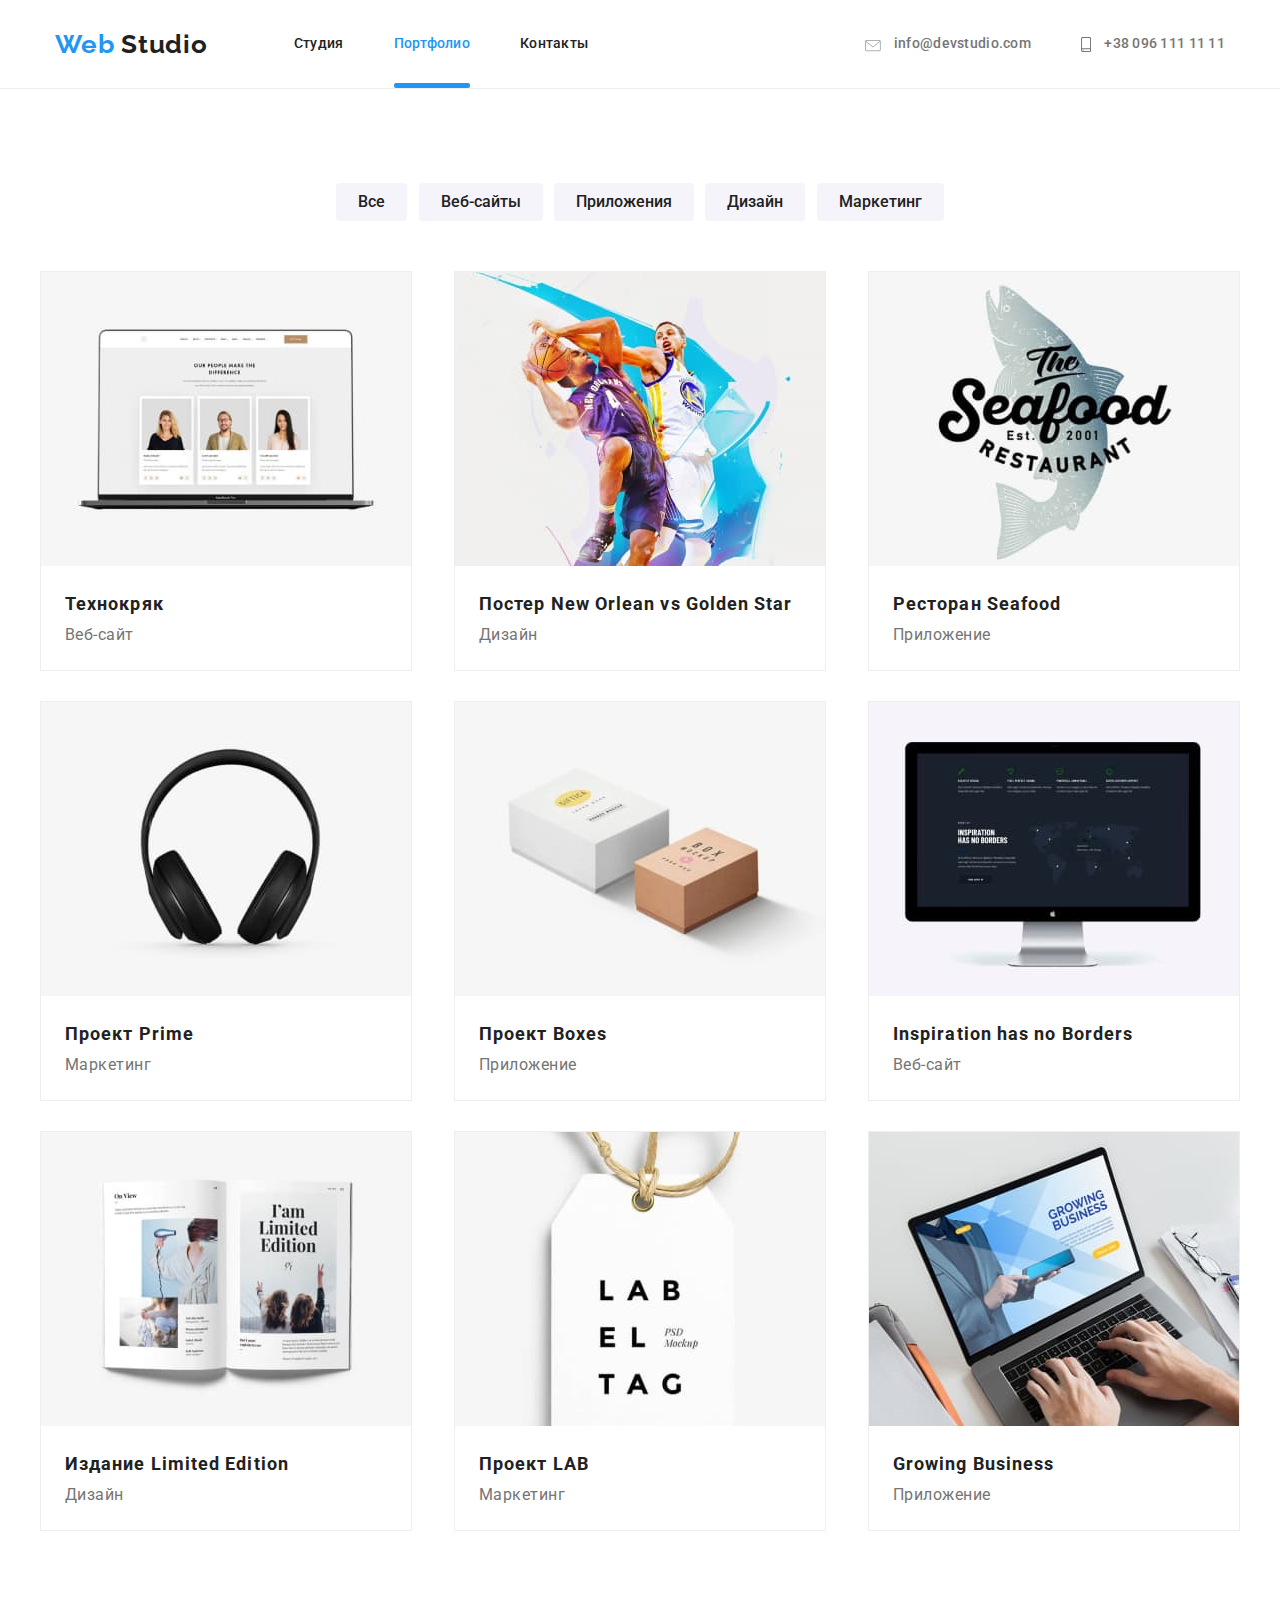
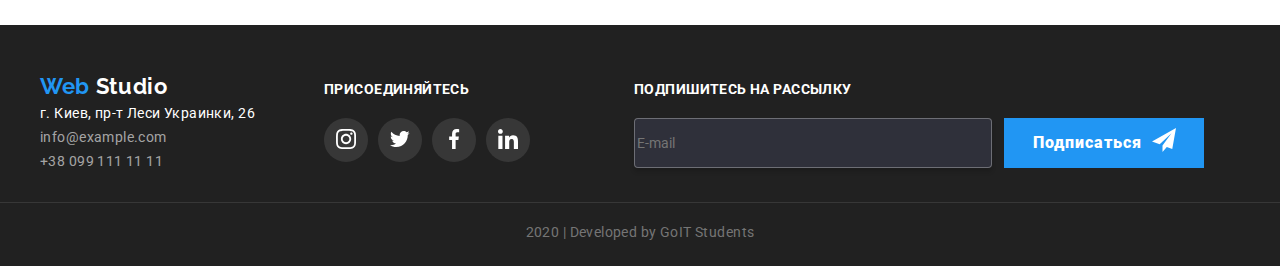
==== portfolio.html @ 05d75433 "1" ====
<!DOCTYPE html>
<html lang="ru">
  <head>
    <meta charset="UTF-8" />
    <meta name="viewport" content="width=device-width, initial-scale=1.0" />
    <title>Document</title>
    <link
      rel="stylesheet"
      href="https://fonts.googleapis.com/css2?family=Raleway:wght@400;700&family=Roboto:wght@400;700&display=swap"
    />
    <link
      rel="stylesheet"
      href="https://cdnjs.cloudflare.com/ajax/libs/modern-normalize/0.6.0/modern-normalize.min.css"
    />
    <link rel="stylesheet" href="./css/styles.css" />
  </head>

  <body>
    <header>
      <div class="head">
        <nav class="nav">
          <a href="" class="logo-link">
            <span class="web"> Web </span> Studio</a
          >
          <ul class="nav-links list">
            <li class="item">
              <a href="./index.html" class="links">Студия</a>
            </li>
            <li class="item">
              <a href="./portfolio.html" class="links current polosa">Портфолио</a>
            </li>
            <li class="item"><a href="" class="links">Контакты</a></li>
          </ul>
        </nav>
        <ul class="nav-links list">
          <li class="item how">
            <a href="info@devstudio.com" class="links emeil"
              >
              <svg class="decore">
                <use href="./img/sprite.svg#icon-email"></use>
              </svg>
              info@devstudio.com</a
            >
          </li>
          <li class="itemsi how">
            <a href="+380961111111" class="links phon">
              <svg class="decor">
                <use href="./img/sprite.svg#icon-smartphone"></use>
              </svg> +38 096 111 11 11</a>
          </li>
        </ul>
      </div>
    </header>
<main>
<section class="psp">
    <div class="knopka">
      <button class="knopk bi" type="button">Все</button>
      <button class="knopk bi" type="button">Веб-сайты</button>
      <button class="knopk bi" type="button">Приложения</button>
      <button class="knopk bi" type="button">Дизайн</button>
      <button class="knopk bi" type="button">Маркетинг</button>
    </div>

    
     <div class="containe">
        <div class="">
        <ul class="line-blo">
          <li class="doit-now linse">
            <div class="cor">
               
               <img src="./img/1.jpg" alt="Технокряк" />
             <p class="posi">Технокряк это современная площадка распространения коронавируса. Компании используют эту платформу для цифрового шпионажа и атак на защищённые сервера конкурентов</p>
            </div>
            
            <h2 class="port">Технокряк</h1>
            <p class="name">Веб-сайт</p>
            
          </li>
          <li class="doit-now linse">
            <div class="cor">
            <img src="./img/2.jpg" alt="Постер New Orlean vs Golden Stars" />
            <p class="posi">Технокряк это современная площадка распространения коронавируса. Компании используют эту платформу для цифрового шпионажа и атак на защищённые сервера конкурентов</p>
            </div>
            <h2 class="port">Постер New Orlean vs Golden Star</h1>
            <p class="name">Дизайн</p>
            
          </li>
          <li class="doit-now linse">
            <div class="cor">
            <img src="./img/3.jpg" alt="Ресторан Seafood" />
            <p class="posi">Технокряк это современная площадка распространения коронавируса. Компании используют эту платформу для цифрового шпионажа и атак на защищённые сервера конкурентов</p>
            </div>
            <h2 class="port">Ресторан Seafood</h1>
            <p class="name">Приложение</p>
            
          </li>
          <li class="doit-now linse">
            <div class="cor">
            <img src="./img/4.jpg" alt="Проект Prime" />
            <p class="posi">Технокряк это современная площадка распространения коронавируса. Компании используют эту платформу для цифрового шпионажа и атак на защищённые сервера конкурентов</p>
            </div>
            <h2 class="port">Проект Prime</h1>
            <p class="name">Маркетинг</p>
            
          </li>
          <li class="doit-now linse">
            <div class="cor">
             <img src="./img/5.jpg" alt="Проект Boxes" />
             <p class="posi">Технокряк это современная площадка распространения коронавируса. Компании используют эту платформу для цифрового шпионажа и атак на защищённые сервера конкурентов</p>
            </div>
            <h2 class="port">Проект Boxes</h1>
            <p class="name">Приложение</p>
           
          </li>
          <li class="doit-now linse">
            <div class="cor">
            <img src="./img/6.jpg" alt="Inspiration has no Borders" />
            <p class="posi">Технокряк это современная площадка распространения коронавируса. Компании используют эту платформу для цифрового шпионажа и атак на защищённые сервера конкурентов</p>
            </div>
            <h2 class="port">Inspiration has no Borders</h1>
            <p class="name">Веб-сайт</p>
            
            
          </li>
          <li class="doit-now linse">
            <div class="cor">
            <img src="./img/7.jpg" alt="Издание Limited Edition" />
            <p class="posi">Технокряк это современная площадка распространения коронавируса. Компании используют эту платформу для цифрового шпионажа и атак на защищённые сервера конкурентов</p>
            </div>
            <h2 class="port">Издание Limited Edition</h1>
            <p class="name">Дизайн</p>
           
          </li>
          <li class="doit-now linse">
            <div class="cor">
            <img src="./img/8.jpg" alt="Проект LAB" />
            <p class="posi">Технокряк это современная площадка распространения коронавируса. Компании используют эту платформу для цифрового шпионажа и атак на защищённые сервера конкурентов</p>
            </div>
            <h2 class="port">Проект LAB</h1>
            <p class="name">Маркетинг</p>
           
          </li>
          <li class="doit-now linse">
            <div class="cor">
            <img src="./img/9.jpg" alt="Growing Business" />
            <p class="posi">Технокряк это современная площадка распространения коронавируса. Компании используют эту платформу для цифрового шпионажа и атак на защищённые сервера конкурентов</p>
            </div>
            <h2 class="port">Growing Business</h1>
            <p class="name">Приложение</p>
            
          </li>
        </ul>
      </div>
      </div>
      </section>
      </main>

 <footer>
      <div class="foot">
        <div class="one">
          <a href="" class="logo-lnk"
            ><span class="web">Web</span> <span class="stud">Studio</span></a
          >
           <div>
            г. Киев, пр-т Леси Украинки, 26 <br />
            <a href="info@example.com" class="lists">info@example.com</a> <br />
            <a href="+380991111111" class="lists">+38 099 111 11 11</a>
           </div>
        </div>
        <div class="onece">
          <h3 class="down vel">присоединяйтесь</h3>
          <ul class="nav-lin marg">
            <li class="socia">
              <a href=""><svg class="soc">
                <use href="./img/sprite.svg#icon-instagram2"></use>
              </svg></a>
            </li>
            <li class="socia">
              <a href=""><svg class="soc">
                <use href="./img/sprite.svg#icon-twit"></use>
              </svg></a>
            </li>
            <li class="socia">
              <a href=""><svg class="soc">
                <use href="./img/sprite.svg#icon-facebook1"></use>
              </svg></a>
            </li>
            <li class="socia">
              <a href=""><svg class="soc">
                <use href="./img/sprite.svg#icon-linkedin1"></use>
              </svg></a>
            </li>
          </ul>
        </div>
        <div>
          <h4 class="down left">Подпишитесь на рассылку</h4>
         <div class="two"> <input class="inpu" type="email" name="email" placeholder="E-mail" >
          <h4 class="fly knop">Подписаться</h4>
        </div>
      </div>
    </div>
      <p class="stu">2020 | Developed by GoIT Students</p>
    </footer>
  </body>
</html>
---- css/styles.css ----
html {
  box-sizing: border-box;
}
*,
*::before,
*::after {
  box-sizing: inherit;
}
li {
  list-style: none;
  text-decoration: none;
  margin: 0;
}
div{
  margin: 0;
}
img{
  display: block;
  margin: 0;
}
/* ul{
  margin: 0;
  padding: 0;
} */
section{
  margin: 0;
  padding: 0;
}
p {
  margin: 0;
  padding: 0;
}
.list {
  margin: 0;
  padding: 0;
}
:root {
  --color_blu: #2196f3;
  --color_white: #ffffff;
  --color_black: #212121;
  --color_text: #757575;
  --color_main: #e5e5e5;
  --color_second: #f5f4fa;
}
body {
  background-color: var(--color_white);
  font-family: Roboto;
  color: var(--color_text);
  font-size: 14px;
  line-height: 1.71;
  margin: 0;
  padding: 0;
  letter-spacing: 0.03em;
  /* padding-left: 4px;
  padding-right: 4px; */
}
/* шапка */
.logo-link {
  font-family: Raleway;
  font-style: normal;
  color: var(--color_black);
  font-weight: 700;
  font-size: 26px; 
  line-height: 1.19;
  letter-spacing: 0.03em;
  text-decoration: none;
  margin-right: 86px;
}
.logo-lnk {
  font-family: Raleway;
  font-style: normal;
  color: var(--color_black);
  font-weight: 700;
  font-weight: bold;
font-size: 22px;
line-height: 26px;
letter-spacing: 0.03em;
  text-decoration: none;
  margin-right: 86px;
}

.web {
  color: var(--color_blu);
}

.nav-links .links {
  font-weight: 500;
  font-size: 14px;
  line-height: 1.14;
  letter-spacing: 0.02em;
  text-decoration: none;
  color: var(--color_black);
  /* margin: 0;
  margin-right: 30px; */
}
.nav-links .item:not(:last-child) {
  margin: 0;
  padding: 0;
  margin-right: 50px;
  padding-bottom: 32px;
  padding-top: 32px;
}

.nav-links .emeil {
  color: var(--color_text);
}
.decore{
  display: inline-block;
  height: 12px ;
  width: 16px;
  align-items: center;
 
  margin-bottom: -4px;
  margin-right: 10px;
  
}
.decor{
  display: inline-block;
  height: 15px ;
  width: 10px;
  margin-right: 10px;
  
  align-items: center;
  margin-bottom: -4px;
}
.how:hover, .how:focus{
  --color5:#2196F3;
  cursor: pointer;
  transition-duration:250ms;
}
.nav-links .phon {
  color: var(--color_text);
}

.nav-links .current {
  color: var(--color_blu);}
.item {
  text-decoration: none;
  position: relative;
  
}

.hey{
  height: 100%;
}
.polosa::after{
  display: block;
  content: '';
  width: 100%;
  background: #2196F3;
border-radius: 2px;
  height: 5px;
  position: absolute;
  bottom: 0px;
  left:0;
}
.itema{
 
  margin-right: 30px;
}
.links:hover,
.links:focus {
  color: var(--color_blu);
  transition-duration:250ms;
}

.head {
  display: inline-block;
  display: flex; 
  /* width: 100%; */
  width: 1200px;
  margin-left: auto;
  margin-right: auto;
  background-color: var(--color_white);
  padding-left: 15px;
  padding-right: 15px;
  min-height: 80px;
}
.nav {
  display: block;
  display: flex;
  align-items: center;
} 

.nav-links {
  display: block;
  display: flex;
  align-items: center;
 
}
.list {
  display: block;
  display: flex;
  flex: end;
  margin-left: auto;
}
.mar{
  margin: 0;
  margin-left: 30px;
}

/* 1600 */
.container {
  display: flex;
  flex-direction: row;
  text-align: center;
  align-items: center;
  width: 1200px;
  margin-left: auto;
  margin-right: auto;
  padding-top: 0;
  padding-left: 0;
  padding-right: 0;
  margin-top: 0;
  margin-bottom: 0;
  padding-top: 94px;
  padding-bottom: 94px;
  padding-left: 15px;
  padding-right: 15px;
  
  /* background-color: #E5E5E5; */
} 
.line{
  border-top: 1px solid #ececec;
}
.box {
  /* outline: 2px solid ;  */
 }
.bk {
  background: #f5f4fa;
  display: flex;
  flex-direction: row;
  text-align: center;
  align-items: center;
   /* width: 1200px; */
 
  padding-top: 0;
  padding-left: 0;
  padding-right: 0;
  margin-top: 0;
  margin-bottom: 0;
  padding-top: 94px;
  padding-bottom: 94px;
 
}
.wi{width: 1200px;
 margin-left: auto;
  margin-right: auto; 
  padding-left: 15px;
  padding-right: 15px;
}
.gero{
  position: relative;
  max-width: 1600px;
  height: 600px;
  margin-left: auto;
  margin-right: auto;
  background-image:linear-gradient(to right,rgba(47, 48, 58, 0.8),rgba(47, 48, 58, 0.8)),url(../img/Head.jpg);
  background-position: center;
  background-size: cover;
  background-repeat: no-repeat;
}
.abo {
  position: absolute;
  height: 100%;
  top: 0;
  right: 0;
  left:0;
  bottom:0;
  /* background-color: rgba(47, 48, 58, 0.8); */
  margin-top: 0;
  text-align: center;
}
.abo .knop {
  align-items: center;
}
.knop:hover,.knop:focus{
  box-shadow: 0px 4px 4px rgba(0, 0, 0, 0.15);
border-radius: 4px;
}
.tit {
  display: block;

  color: var(--color_white);
  font-weight: 900;
font-size: 44px;
line-height: 60px;
  letter-spacing: 0.06em;
  text-align: center;
  padding-top: 200px;
  margin-top: 0;
  margin-bottom: 0;
  margin-bottom: 46px;
  text-transform: uppercase;
}
.txt {
  font-size: 14px;
  line-height: 1.71;
  letter-spacing: 0.03em;
  width: 270px;
  color: #757575;
}
.doit{
  margin-right: 30px;
}
.doit:last-child{
  margin-right: 0;
}
.doit-now:last-child .txt {
  margin-right: 0;
}

.buti {
  text-decoration: none;
  font-weight:900;
  font-size: 16px;
  line-height: 1.88;
  color: var(--color_white);
  background: #2196f3;
  padding-left: 32px;
  padding-right: 32px;
  margin-bottom: 0;
  margin-top: 0;
  
  padding-top: 10px;
  padding-bottom: 10px;
}
/* Мы гарантируем */

  .ryad{
    display: inline-block;
    display: inline-flex;
    flex-direction: wrap;
  }
  .fly{ 
    
    display: inline-flex;
    justify-content: flex-start;
    text-align: center;
    font-weight: 900;
    font-size: 16px;
    line-height: 30px;
    width: 200px;
    height: 50px;
   
    letter-spacing: 0.06em;
  color: var(--color_white);
  background: #2196f3;
  padding-left: 29px;

  margin-bottom: 0;
  margin-top: 0;
  
  padding-top: 10px;
  padding-bottom: 10px;}
  
  .fly::after{
    display: block;
  content: '';
  width: 24px;
  height: 24px;
  margin-left: 10px;
  background-repeat: no-repeat;
  background-image: url(../img/fly.svg);
  background-size: contain;
  background-position: center;
  

}
/* .pos{
  position: fixed;
  width: 100%;
  height: 100%;
} */
.buttoni{
  text-decoration: none;
  font-size: 16px;
line-height: 30px;
display: inline-flex;
align-items: center;
text-align: center;
  color: var(--color_white);
  background: #2196f3;
  padding-left: 56px;
  padding-right: 56px;
  margin-bottom: 0;
  margin-top: 0;
  
  padding-top: 10px;
  padding-bottom: 10px;
  margin-left: 164px;
  margin-right: 164px;
}
.podpis{
  /* position: absolute; */
  position: relative;
  opacity: 1;
  width: 528px;
  height: 581px;
  background: #FFFFFF;
box-shadow: 0px 2px 1px rgba(0, 0, 0, 0.2), 0px 1px 1px rgba(0, 0, 0, 0.14), 0px 1px 3px rgba(0, 0, 0, 0.12);
border-radius: 4px;
margin: 0;
padding-top:40px;
margin-left: auto;
margin-right: auto;
color: #212121;
}
.in{
margin-left: 40px;
}

/* .xxx{
  
  right: 528px;
  width: 30px;
  height: 30px;
margin-top: -55px;
margin-left: 515px;
  
} */

  .closeBtn {
  position: absolute;
  top:0;
  right: 0;
  background-color: #ffffff;
box-shadow: 0px 2px 1px rgba(0, 0, 0, 0.2), 0px 1px 1px rgba(0, 0, 0, 0.14), 0px 1px 3px rgba(0, 0, 0, 0.12);
border-radius: 50%;
  }
/* .zak{
  padding-left: 10px;
  padding-top: 10px;
} */
.padlo{
  margin-left: 40px;
  margin-right: 40px;
  color: #212121;
}
.vvod{
  width: 448px;
  height: 40px;
  border: 1px solid rgba(33, 33, 33, 0.2);
  font-size: 14px;
  line-height: 16px;
  letter-spacing: 0.01em;
border-radius: 4px;
margin-bottom: 28px;
padding-top: 12px;
padding-bottom: 12px;
}
.lc{
  padding-bottom: 30px;
}
.data{
  margin: 0;
 
  margin-bottom: 30px;
  text-align: center;

}
textarea{
  width: 448px;
height: 120px;
margin-bottom: 20px;
  
}
.inpu{
 
  display:flex;
  width: 358px;
height: 50px;
border: 1px solid rgba(255, 255, 255, 0.3);
align-items: center;
text-align: center;
margin-top: 0;
box-shadow: 0px 4px 4px rgba(0, 0, 0, 0.15);
border-radius: 4px;
margin-right: 12px;
background: #2F303A;
text-align: left

}
.title {
  
  /* display: flex; */
  width: 270px;
  font-weight: bold;
  font-size: 14px;
  line-height: 1.14;
  letter-spacing: 0.03em;
  text-align: center;
 
  /* margin-top: 0;
  margin-bottom: 0; */
  color: var(--color_black);
  margin-top: 30px;
  margin-bottom: 10px;
  /* margin-right: 30px; */
}

.no{
  margin-right: 0px;
  
}
.lhm{
  
  margin-right: 0;
  font-size: 16px;
line-height: 19px;
}
.vel{
  text-transform: uppercase;
}

.transp {
  display: flex;
  position: absolute;
  left:0;
  bottom: 0;
  height: 70px;
  width: 100%;
  background: rgba(47, 48, 58, 0.8);
  font-size: 14px;
  line-height: 16px;
  justify-content: center;
  text-align: center;
  align-items: center;
  margin: 0;
  letter-spacing: 0.03em;
  text-transform: uppercase;
  
  margin-right: auto;
  margin-left: auto;
  color: #ffffff;
}
.comand{
  font-weight: bold;
font-size: 36px;
line-height: 42px;
text-align: center;
letter-spacing: 0.03em;
color: #212121;
margin: 0;
margin-bottom: 50px;
}
.centr {
  display: flex;
  font-weight: 700;
  font-size: 14px;
  line-height: 1.14;
  letter-spacing: 0.03em;
  color: var(--color_black);
  padding-top: 30px;
  padding-bottom: 10px;
  text-align: center;
  margin-top: 0;
  margin-bottom: 0;
}
.line-blok {
  display: block;
  display: flex;

  flex-direction: row;
  text-align: left;
  padding-left: 0px;
  margin-top:0;
  margin-bottom: 0;
  
  
}

.doit-now {
  
  margin-right: 30px;
  margin-bottom: 0;
  flex-wrap: wrap;
}


.doit-now:last-child {
  margin-right: 0px;
}
.pic {
  
  display: flex;
  /* ; */
  width: 270px;
  height: 120px;
  background-color: #f5f4fa;
  background-size: auto auto;
  /* padding-top: 25px;
  padding-bottom: 25px; */
  background-repeat: no-repeat;
  background-position: 50% 50%;
  
}
.ant{
background-image: url('../img/antenna1.svg');
background-position: center;
background-size: 70px, 70px
}
.clock{
background-image: url('../img/clock1.svg');
background-position: center;
background-size: 70px, 70px
}
.vector{
background-image: url('../img/Vector.svg');
background-position: center;
background-size: 70px, 70px
}
.astro{
 background-image: url('../img/astronaut1.svg'); 
 background-position: center;
background-size: 70px, 70px
}

/* Чем мы занимаемся */
.garant {
  display: block;
  text-align: center;
  color: var(--color_black);
  font-size: 36px;
  line-height: 1.16;
  
  margin-top: 0;
  margin-bottom: 0;
  margin-bottom: 50px;
}

.titles {
  font-weight: 400; 
  font-size: 16px;
  line-height: 19px;
  text-align: center;
  /* margin-top: 0;
  margin-bottom: 0; */
  /* margin-top: 10px; */
  margin-bottom: 10px;
  color: var(--color_text);
  
}


.social {
  display: block;
  display: flex;
  margin-right: 10px;
  /* padding-inline-start: 0; */
  width: 44px;
  height: 44px;
  border-radius: 50% 50%;
  background-color: transparent;
  align-items: center;
  text-align: center;
  padding-left: 12px;
  padding-top:6px ;
}
.socia {
  --color3:#ffffff;
  display: flex;
  margin-right: 10px;
  padding-inline-start: 0;
  width: 44px;
  height: 44px;
  border-radius: 50% 50%;
  background-color: rgba(255, 255, 255, 0.1);
  align-items: center;
  padding-left: 12px;
  padding-top:6px ;
}
.nav-lin {
  
  display: flex;
  padding-left: 0;
  margin-left: 32px;
  align-items: center;
 
}
.soc{
  width: 20px;
  height: 20px;
  background-repeat: no-repeat;
  background-position: 50% 50%;
  background-size: contain;}
.nav-lin .social:last-child {
  margin-right: 0;
}
.social:hover, .social:focus{
  --color3:#ffffff;
  cursor: pointer;
  width: 44px;
  height: 44px;
  border-radius: 50%;
  background-color: #2196F3;
  transition-duration:250ms;
}
.socia:hover, .socia:focus{
 
  cursor: pointer;
  width: 44px;
  height: 44px;
  border-radius: 50%;
  background-color: #2196F3;
  transition-duration:250ms;
}
/* .cent {

 
  background-repeat: no-repeat;
  background-position:  50% 50%;
  background-size: contain;
  padding-top: 20px;
  padding-bottom: 20px; 
  
} */
.logo{
  width: 45px;
  height: 50px;
  margin: auto;
}
.logoo{
  width: 40px;
  height: 52px;
  margin: auto;
}
.logooo{
  width: 41px;
  height: 43px;
  margin: auto;
}
.logoooo{
  width: 80px;
  height: 42px;
  margin: auto;
}
.logooooo{
  width: 59px;
  height: 47px;
  margin: auto;
}
.logoooooo{
  width: 88px;
  height: 45px;
  margin: auto;
}
.client {
  display: flex;
  width: 170px;
  height: 90px;
  background-color: #f5f4fa;
  margin-right: 30px;
  border: 1px solid #AFB1B8;
  border-radius: 4px;
  
 
}
.client:last-child {
  margin-right: 0; 
}
.ho:hover, .ho:focus{
  --color3:#2196F3;
  cursor: pointer;
  
  transition-duration:250ms;
}
.client:hover, .client:focus{
  border: 1px solid #2196F3;
  transition-duration:250ms;
}
/* futer */
footer {
  background-color: var(--color_black);
}
.foot {
  display: flex;
  width: 100%;
 
  padding-bottom: 28px;
  padding-top: 48px;
  width: 1200px;
  margin-left: auto;
  margin-right: auto;
  align-items: baseline;
  color: var(--color_white);
}
.down {
  font-weight: 700;
font-size: 14px;
line-height: 16px;
letter-spacing: 0.03em;
margin: 0;
margin-bottom: 21px;

}


.one {
  margin-right: 69px;
  justify-content: start;
}
.onece{
  margin-right: 94px;
  padding: 0;
  
}
.marg{
  margin-left: 0;
margin-top: 0;
margin-bottom: 0;}
.left{
  text-align: left;
  text-transform: uppercase;
  padding-left: 0;
}

.two {
  display: flex;
}
.stud {
  color: var(--color_white);
}
.lists {
  list-style: none;
  text-decoration: none;
  font-size: 14px;
  line-height: 1.71;
    letter-spacing: 0.03em;

  color: rgba(255, 255, 255, 0.6);
}
.stu {
  padding-top: 18px;
  padding-bottom: 21px;
  text-align: center;
  background-color: var(--color_black);
  color: color: rgba(255, 255, 255, 0.4);
  border-top: 1px solid rgba(255, 255, 255, 0.1);
}
.card {
  background: #ffffff;
  height: 422px;
  box-shadow: 0px 2px 1px rgba(0, 0, 0, 0.2), 0px 1px 1px rgba(0, 0, 0, 0.14),
    0px 1px 3px rgba(0, 0, 0, 0.12);
 
}
.containe {
  display: flex;
  flex-direction: row;
  text-align: center;
  align-items: center;
  width: 1200px;

  margin-left: auto;
  margin-right: auto;
  padding-top: 0;
  padding-left: 0;
  padding-right: 0;
  margin-top: 0;
  margin-bottom: 0;
  margin-top: 50px;
  
  
  background-color: #ffffff;
}
.port {
  color: var(--color_black);
  font-weight: 700;
  font-size: 18px;
  line-height: 36px;
  letter-spacing: 0.06em;
  color: #212121;
  margin: 0;
  margin-top: 20px;
  
  margin-bottom: 4px;
  padding-left: 24px;
  width: 370px;
  height: 30px;
}
.name {
  font-size: 16px;
  line-height: 30px;
  color: #757575;
  letter-spacing: 0.03em;
  margin-top: 0;
  margin-bottom: 0;
  margin-bottom: 20px;
  padding-left: 24px;
  height: 30px;
  width: 370px;
} 
.line-blo {
  display: flex;
  flex-wrap: wrap;
  justify-content: space-between;
  text-align: left;
  padding-left: 0;
  margin-top: 0;
  margin-bottom: 0;
  
}
.linse{
  border: 1px solid #EEEEEE;
  margin-bottom: 30px;
}
.linse:nth-last-of-type(-n+3){
  margin-bottom: 0;

}

button{
  padding: 0;
  border: none;
  font-family: Roboto;
  background-color: transparent;
 
  cursor: pointer;
  /* font-weight: 500;
font-size: 16px;
line-height: 26px; */
}
.bi:hover, .bi:focus {
  color: var(--color_white);
  background-color: var(--color_blu);
  cursor: pointer;
  transition-duration:250ms;
}
.psp{
  padding-top: 94px;
  padding-bottom:94px;
  border-top: 1px solid #ECECEC;
}
.knopka {
  display: block;
  text-align: center;
  
  
  
}
.knopk {
  
  height: 38px;
  font-weight: 500;
  font-size: 16px;
  line-height: 25px; 
  background: #f5f4fa;
  border-radius: 4px;
  text-align: center;
  /* letter-spacing: 0.03em; */
  padding-left: 22px;
  padding-right: 22px;
  margin-right: 8px;
  color: #212121;
  
}
.knopka .knopk:last-child {
  margin-right: 0;
}
.line-blo:last-child .doit-now {
  margin-right: 0;
}
.cor{
  position: relative;
}
.posi{
  display: inline-block;
  display: flex;
  position: absolute;
  width: 100%;
  height: 294px;
  top:0;
  left:0;

  /* transform: translateY(90%);  */
  background-color: rgba(33, 150, 243, 0.9);
  opacity: 0;
  /* pointer-events: none; */
  margin-top: 0;
  margin-bottom: 110px;
  font-size: 18px;
  line-height: 28px;
  font-size: 18px;
  line-height: 28px;
  text-align: left;
  letter-spacing: 0.03em;
  /* transform: translateY(100%); */
  color: #FFFFFF;
  padding-left: 24px;
  padding-right: 24px;
  padding-top: 63px; 
  padding-bottom: 64px;
  
}


@keyframes boxik{
  0%{
    transform: translateY(100%);
    opacity:0;
  }
  100% {
     transform: translateY(0%);
    opacity:1;
  }
}
.posi:hover {
  cursor: pointer;
  /* opacity: 1; */
  animation-name: boxik;
 
  animation-duration: 250ms;
  animation-timing-function:cubic-bezier(0.4, 0, 0.2, 1);
  animation-fill-mode: forwards;
  
}

.doit-now:hover,.doit-now:focus{
  cursor: pointer;
  transition-duration:250ms;
  box-shadow: 1px 4px 6px rgba(0, 0, 0, 0.16), 0px 4px 4px rgba(0, 0, 0, 0.06), 0px 1px 1px rgba(0, 0, 0, 0.12);
}
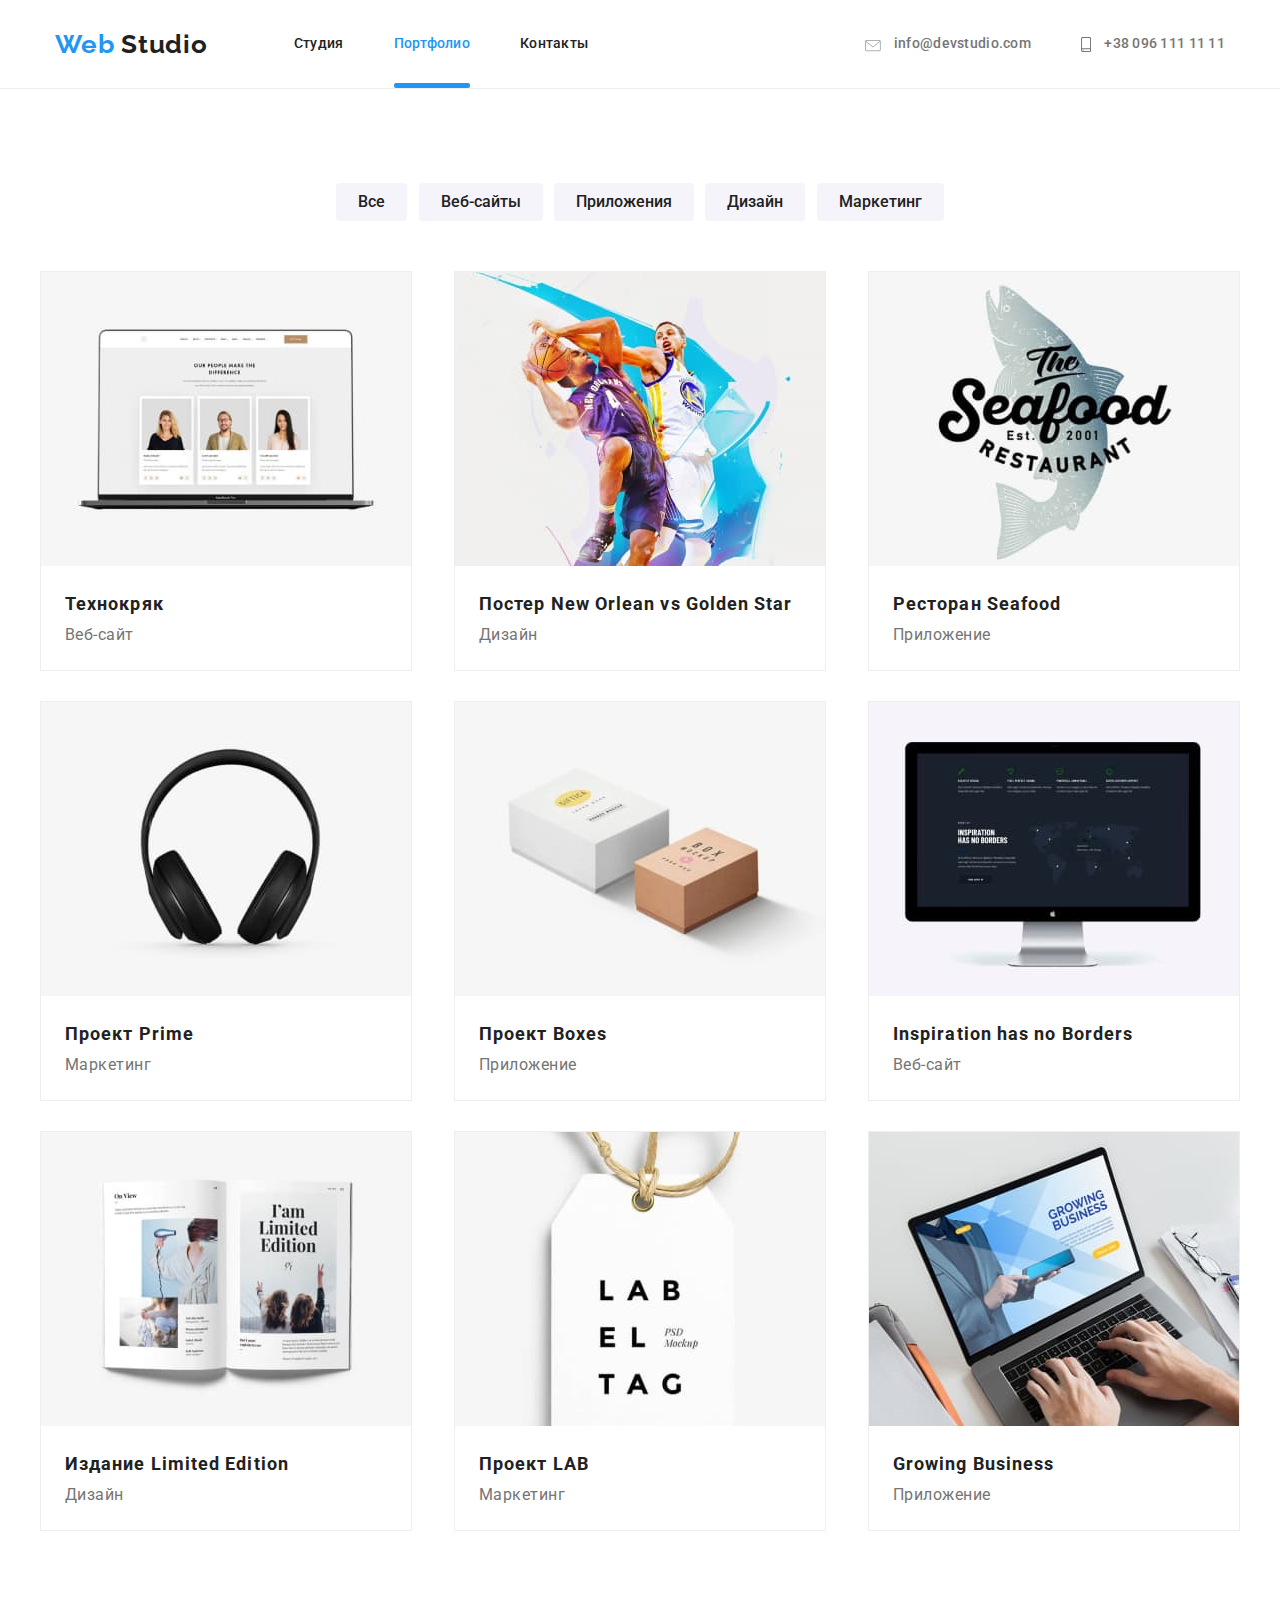
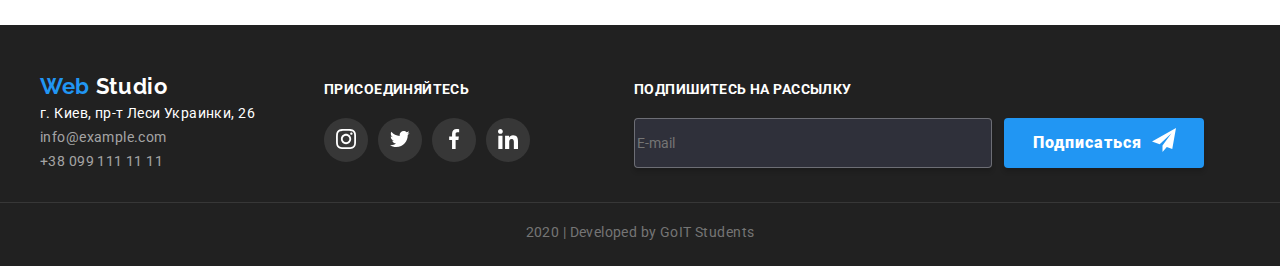
==== commit 37139a21: "1" ====
--- a/portfolio.html
+++ b/portfolio.html
@@ -195,7 +195,7 @@
         <div>
           <h4 class="down left">Подпишитесь на рассылку</h4>
          <div class="two"> <input class="inpu" type="email" name="email" placeholder="E-mail" >
-          <h4 class="fly knop">Подписаться</h4>
+          <button class="fly bi" type="button">Подписаться</button>
         </div>
       </div>
     </div>
--- a/css/styles.css
+++ b/css/styles.css
@@ -275,8 +275,9 @@
   align-items: center;
 }
 .knop:hover,.knop:focus{
-  box-shadow: 0px 4px 4px rgba(0, 0, 0, 0.15);
-border-radius: 4px;
+ 
+color: blue;
+background-color: #ffffff;
 }
 .tit {
   display: block;
@@ -324,6 +325,8 @@
   
   padding-top: 10px;
   padding-bottom: 10px;
+  box-shadow: 0px 4px 4px rgba(0, 0, 0, 0.15);
+border-radius: 4px;
 }
 /* Мы гарантируем */
 
@@ -346,6 +349,8 @@
     letter-spacing: 0.06em;
   color: var(--color_white);
   background: #2196f3;
+  box-shadow: 0px 4px 4px rgba(0, 0, 0, 0.15);
+border-radius: 4px;
   padding-left: 29px;
 
   margin-bottom: 0;
@@ -367,6 +372,7 @@
   
 
 }
+
 /* .pos{
   position: fixed;
   width: 100%;
@@ -381,10 +387,12 @@
 text-align: center;
   color: var(--color_white);
   background: #2196f3;
+  box-shadow: 0px 4px 4px rgba(0, 0, 0, 0.15);
+border-radius: 4px;
   padding-left: 56px;
   padding-right: 56px;
-  margin-bottom: 0;
-  margin-top: 0;
+  margin-bottom: 40px;
+  margin-top: 30px;
   
   padding-top: 10px;
   padding-bottom: 10px;
@@ -394,9 +402,10 @@
 .podpis{
   /* position: absolute; */
   position: relative;
-  opacity: 1;
+ 
   width: 528px;
-  height: 581px;
+  height: 600px;
+ 
   background: #FFFFFF;
 box-shadow: 0px 2px 1px rgba(0, 0, 0, 0.2), 0px 1px 1px rgba(0, 0, 0, 0.14), 0px 1px 3px rgba(0, 0, 0, 0.12);
 border-radius: 4px;
@@ -422,20 +431,24 @@
 
   .closeBtn {
   position: absolute;
-  top:0;
-  right: 0;
+  width: 30px;
+height: 30px;
+  top:-10px;
+  right: -10px;
   background-color: #ffffff;
 box-shadow: 0px 2px 1px rgba(0, 0, 0, 0.2), 0px 1px 1px rgba(0, 0, 0, 0.14), 0px 1px 3px rgba(0, 0, 0, 0.12);
 border-radius: 50%;
   }
-/* .zak{
+.zak{
   padding-left: 10px;
   padding-top: 10px;
-} */
+}
 .padlo{
   margin-left: 40px;
   margin-right: 40px;
+  margin-bottom: 28px;
   color: #212121;
+  resize: none;
 }
 .vvod{
   width: 448px;
@@ -480,6 +493,18 @@
 background: #2F303A;
 text-align: left
 
+}
+.mod{
+  position: absolute;
+  width: 100%;
+  height: 1024px;
+  padding-top: 222px;
+  
+  opacity: 1;
+  top: 0;
+  left: 0;
+  
+  background: rgba(0, 0, 0, 0.2);
 }
 .title {
   
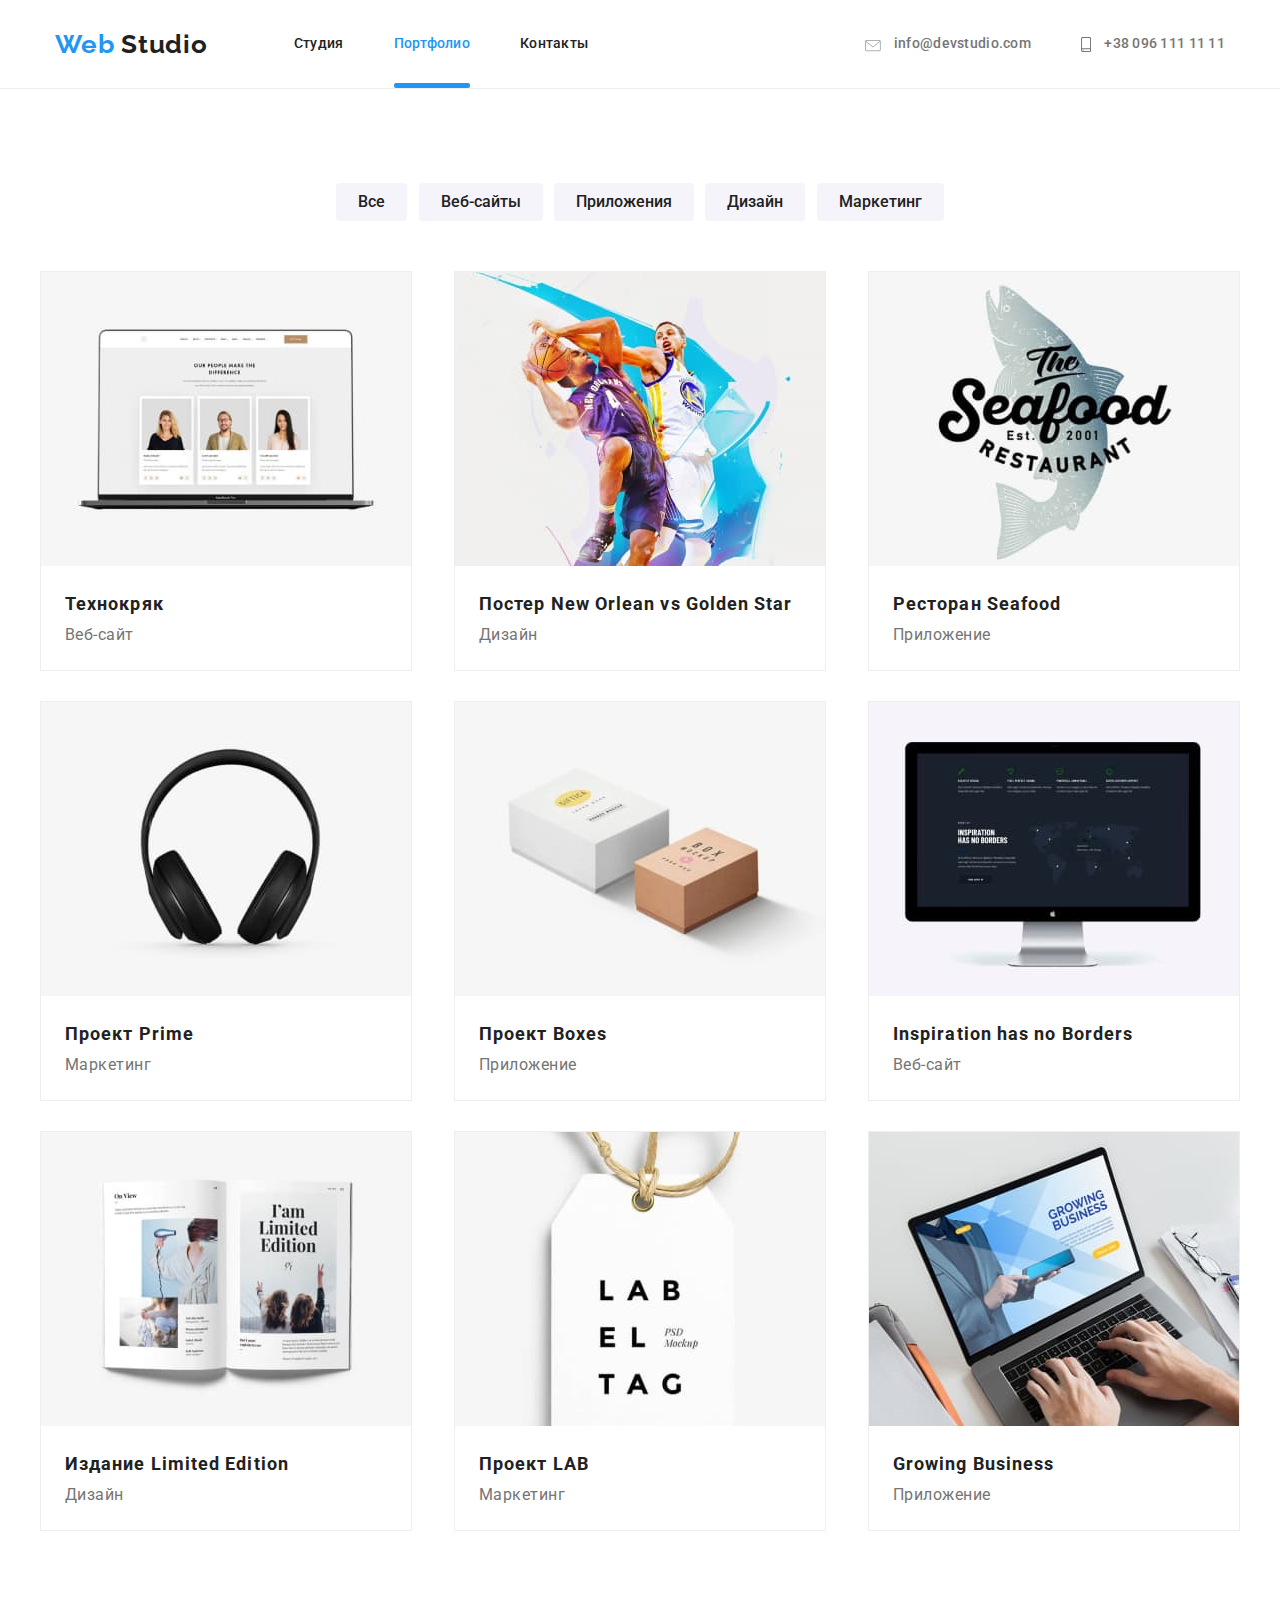
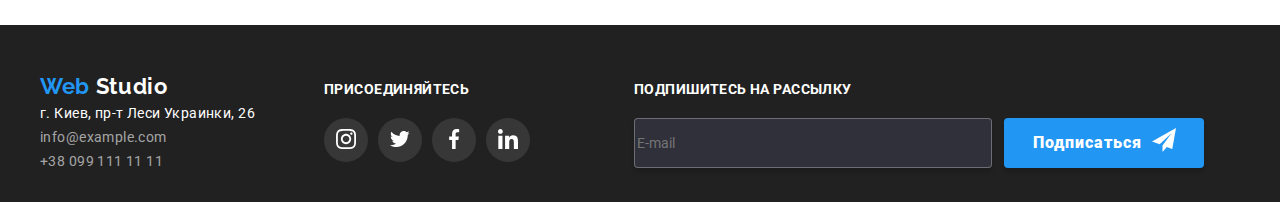
==== commit 3430da77: "123" ====
--- a/portfolio.html
+++ b/portfolio.html
@@ -199,7 +199,7 @@
         </div>
       </div>
     </div>
-      <p class="stu">2020 | Developed by GoIT Students</p>
+ 
     </footer>
   </body>
 </html>--- a/css/styles.css
+++ b/css/styles.css
@@ -433,8 +433,8 @@
   position: absolute;
   width: 30px;
 height: 30px;
-  top:-10px;
-  right: -10px;
+  top:8px;
+  right: 8px;
   background-color: #ffffff;
 box-shadow: 0px 2px 1px rgba(0, 0, 0, 0.2), 0px 1px 1px rgba(0, 0, 0, 0.14), 0px 1px 3px rgba(0, 0, 0, 0.12);
 border-radius: 50%;
@@ -443,31 +443,151 @@
   padding-left: 10px;
   padding-top: 10px;
 }
-.padlo{
-  margin-left: 40px;
-  margin-right: 40px;
-  margin-bottom: 28px;
-  color: #212121;
-  resize: none;
-}
-.vvod{
+.form-field {
+  position: relative;
+  display: block;
+ 
+}
+
+.form-label {
+  position: absolute;
+  top: 30%;
+  left: 82px;
+  transform: translateY(-50%);
+
+  transition: transform 250ms linear;
+  font-size: 14px;
+line-height: 16px;
+letter-spacing: 0.01em;
+
+color: #757575;
+}
+.form-input{
   width: 448px;
   height: 40px;
   border: 1px solid rgba(33, 33, 33, 0.2);
-  font-size: 14px;
+/* box-sizing: border-box; */
+
+  /* font: inherit; */
   line-height: 16px;
   letter-spacing: 0.01em;
 border-radius: 4px;
 margin-bottom: 28px;
 padding-top: 12px;
-padding-bottom: 12px;
-}
+padding-bottom: 12px; 
+padding-left: 42px;
+margin-left: 40px;
+  margin-right: 40px;
+  margin-bottom: 28px;
+  color: #212121;
+  resize: none;
+}
+.form-field:focus-within > .icon {
+ 
+ 
+  fill:#2196F3;
+}
+input{
+  border: transparent;
+}
+.form-input:not(:placeholder-shown), .form-input:focus {
+  outline: 1px solid #2196F3;
+  border-color: #2196F3;}
+  
+.form-field:focus-within > .form-label,
+.form-input:not(:placeholder-shown) + .form-label {
+  transform: translate(-26px,-40px);
+  color:#2196F3;
+  /* outline: 1px solid var(--accent-color);
+  border-color: #2196F3; */
+   fill:#2196F3;
+}
+/* input:focus{
+ border-color: #2196F3;
+} */
+/* .icon:focus-within > .ico{
+  fill:#2196F3;
+}
+.ico{
+  fill:#212121;
+} */
+/* .padlo{
+  resize: none;
+} */
+
+.icon {
+  position: absolute;
+  top: 30%;
+  left: 56px;
+
+  transform: translateY(-50%);
+
+  display: inline-block;
+  width: 18px;
+  height: 18px;
+  
+}
+.checkbox {
+  /* -webkit-appearance: none;
+  -moz-appearance: none;
+  appearance: none;
+
+  position: absolute; */
+  padding-bottom: 30px;
+  position: absolute;
+  width: 1px;
+  height: 1px;
+  margin: -1px;
+  border: 0;
+  padding: 0;
+  clip: rect(0 0 0 0);
+  overflow: hidden;
+}
+
+.iconi {
+  display: inline-block;
+  width: 15px;
+  height: 15px;
+  margin-right: 5px;
+  margin-left: 52px;
+
+  border: 2px solid #2a2a2a;
+  border-radius: 4px;
+
+  transition: transform 250ms linear;
+}
+
+.checkbox:checked + .iconi {
+  transform: scale(1.2);
+  border-color: transparent;
+  background-color: #2196F3;
+  background-image: url('../img/full-check.svg');
+  background-size: contain;
+  background-origin: border-box;
+}
+
+.label {
+  font-size: 14px;
+line-height: 24px;
+letter-spacing: 0.03em;
+color: #757575;
+}
+
+/* .checkbox:checked ~ .label {
+  transform: translateX(20px);
+} */
+
 .lc{
   padding-bottom: 30px;
 }
 .data{
   margin: 0;
- 
+  font-size: 20px;
+  line-height: 23px;
+  text-align: center;
+  letter-spacing: 0.03em;
+  
+  color: #212121;
   margin-bottom: 30px;
   text-align: center;
 
@@ -478,6 +598,10 @@
 margin-bottom: 20px;
   
 }
+/* .lc{
+
+
+} */
 .inpu{
  
   display:flex;
@@ -855,14 +979,14 @@
 
   color: rgba(255, 255, 255, 0.6);
 }
-.stu {
+/* .stu {
   padding-top: 18px;
   padding-bottom: 21px;
   text-align: center;
   background-color: var(--color_black);
   color: color: rgba(255, 255, 255, 0.4);
   border-top: 1px solid rgba(255, 255, 255, 0.1);
-}
+} */
 .card {
   background: #ffffff;
   height: 422px;
